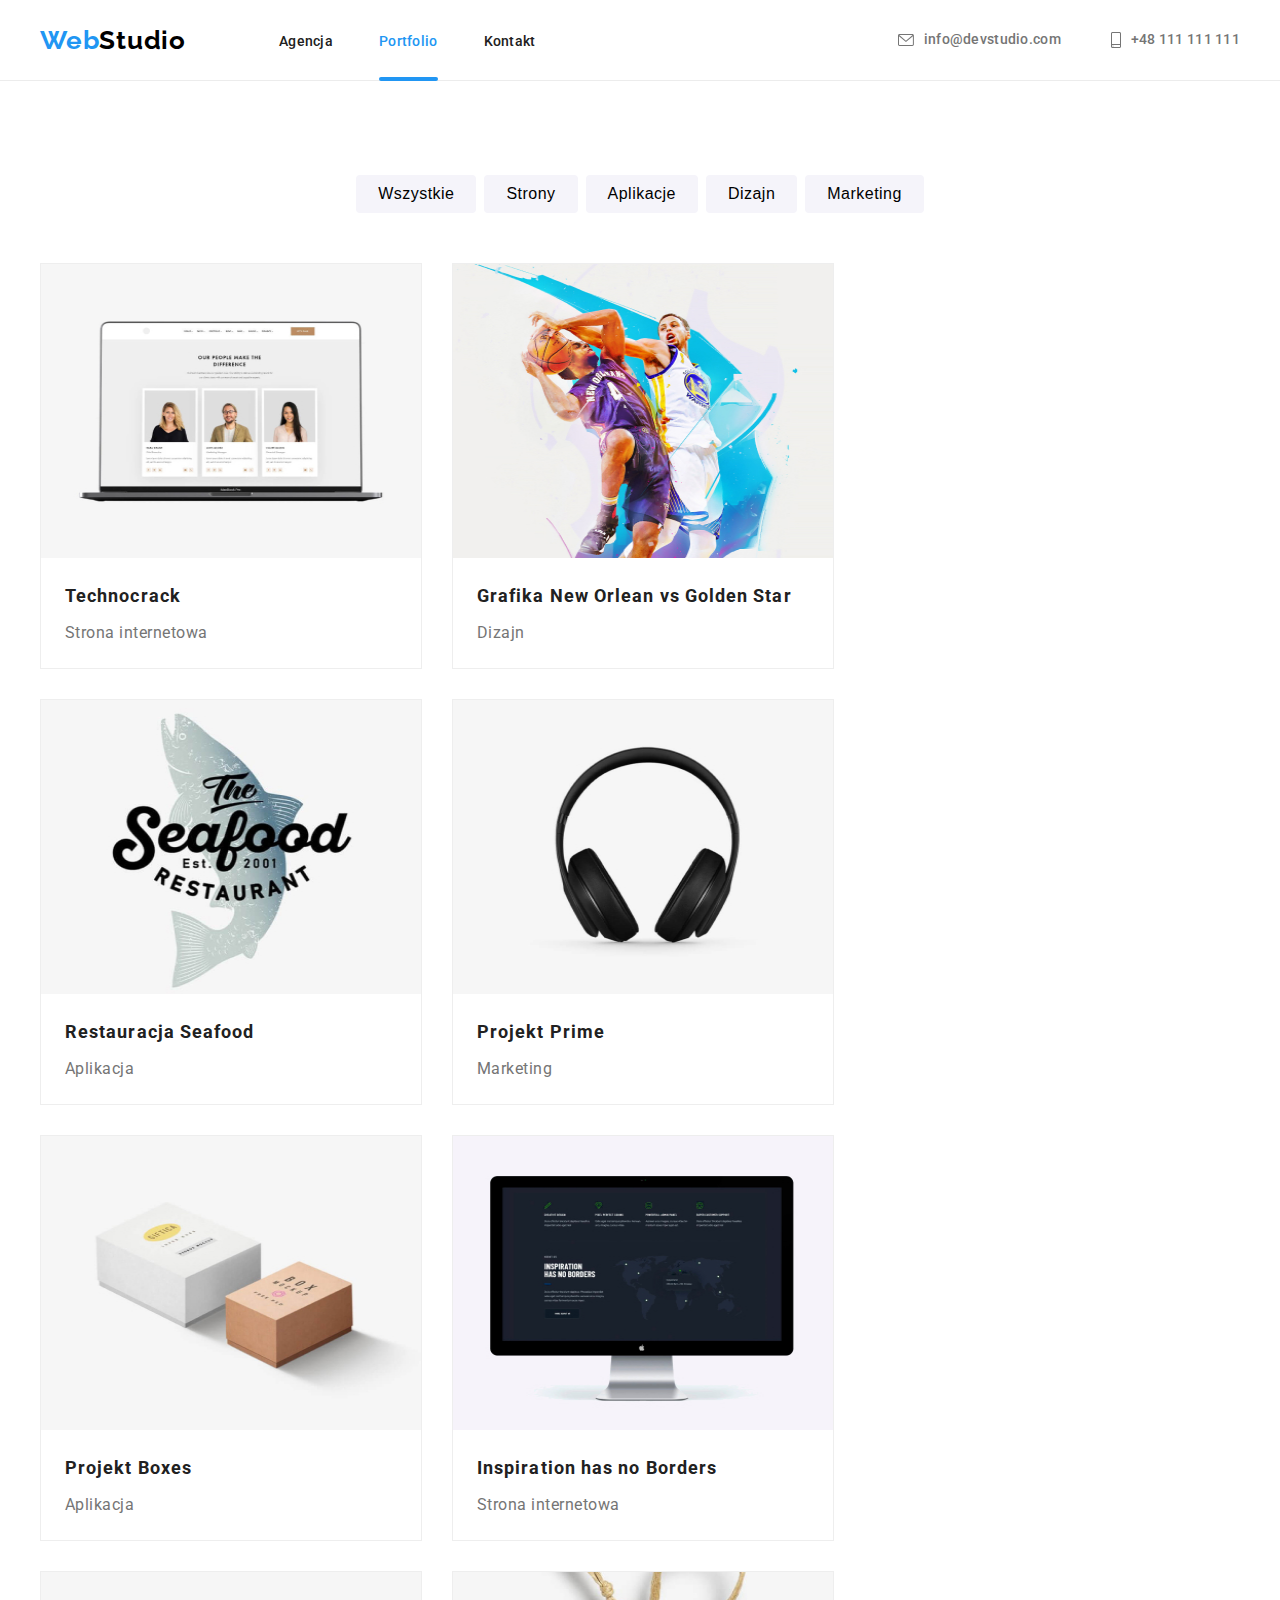
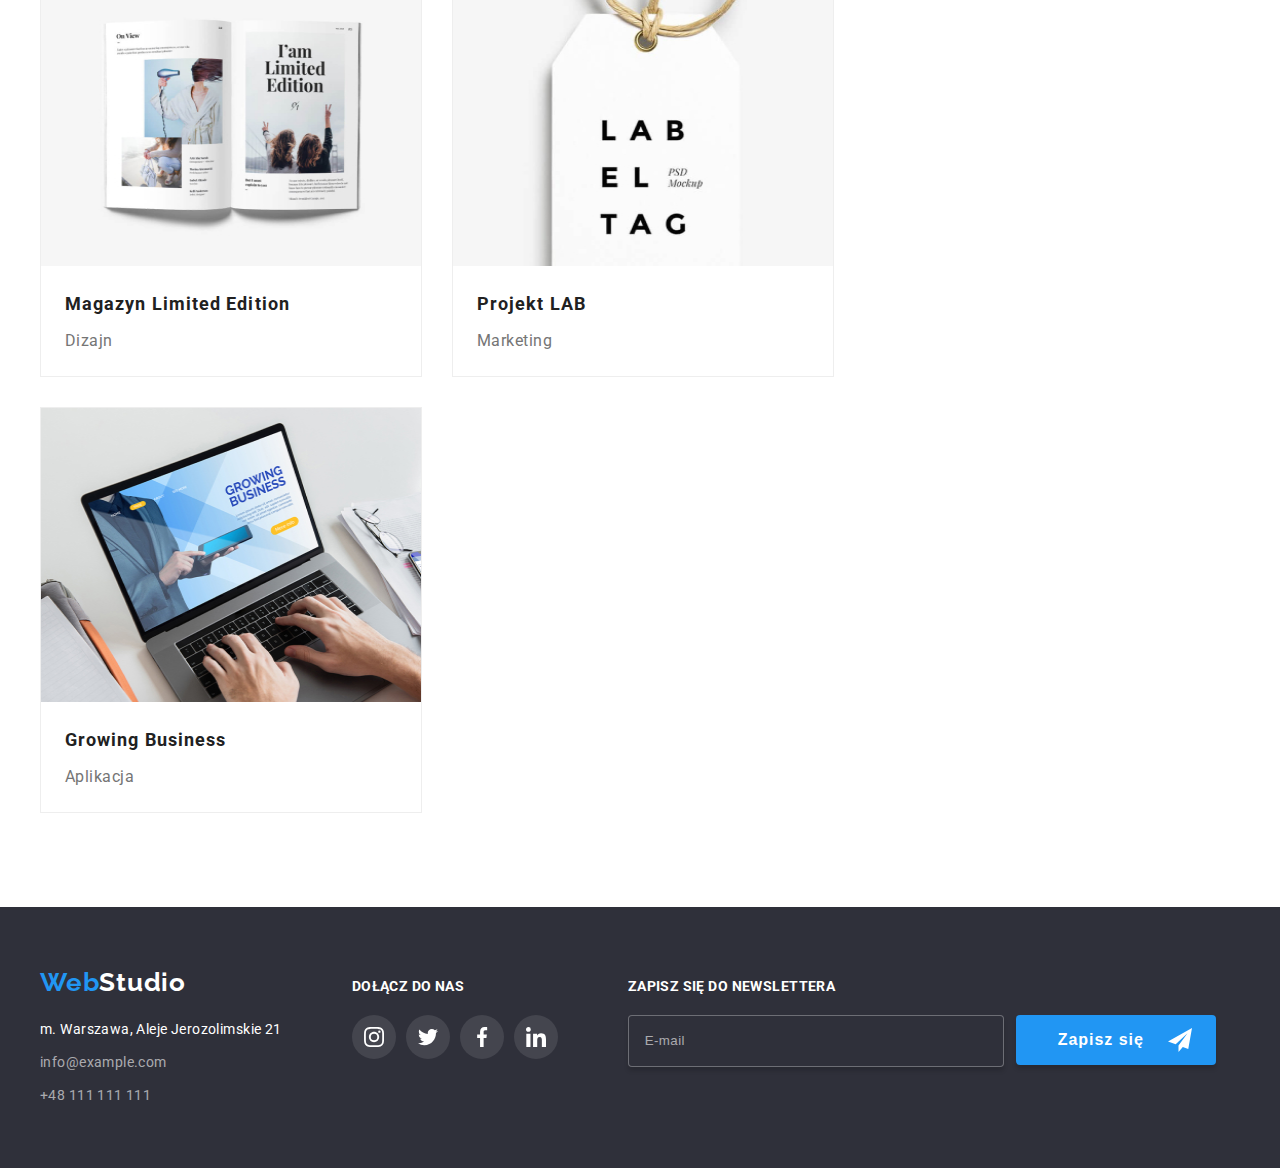
==== portfolio.html @ 9510930a "init" ====
<!DOCTYPE html>
<html lang="pl">
  <head>
    <meta charset="UTF-8" />
    <meta http-equiv="X-UA-Compatible" content="IE=edge" />
    <meta name="viewport" content="width=device-width, initial-scale=1.0" />
    <title>Portfolio</title>
    <link
      rel="stylesheet"
      href="https://cdnjs.cloudflare.com/ajax/libs/modern-normalize/1.1.0/modern-normalize.min.css"
      integrity="sha512-wpPYUAdjBVSE4KJnH1VR1HeZfpl1ub8YT/NKx4PuQ5NmX2tKuGu6U/JRp5y+Y8XG2tV+wKQpNHVUX03MfMFn9Q=="
      crossorigin="anonymous"
      referrerpolicy="no-referrer"
    />
    <link rel="preconnect" href="https://fonts.googleapis.com" />
    <link rel="preconnect" href="https://fonts.gstatic.com" crossorigin />
    <link
      href="https://fonts.googleapis.com/css2?family=Raleway:wght@700&family=Roboto:wght@400;500;700;900&display=swap"
      rel="stylesheet"
    />
    <link rel="stylesheet" href="./css/styles.css" />
  </head>

  <body>
    <header>
      <div class="container container-header">
        <nav class="navigation-header">
          <a href="./index.html" class="logo logo--start"
            ><span class="logo-part">Web</span>Studio</a
          >
          <ul class="navigation">
            <li><a href="./index.html" class="navigation_item">Agencja</a></li>
            <li>
              <a href="./portfolio.html" class="navigation_item is-active"
                >Portfolio</a
              >
            </li>
            <li><a href="#contact" class="navigation_item">Kontakt</a></li>
          </ul>
        </nav>
        <ul class="contact-header">
          <li>
            <a href="mailto:info@devstudio.com" class="contact-header_item">
              <svg class="contact-icon" width="16px" height="12px">
                <use href="images/icons.svg#icon-post-icon"></use>
              </svg>
              info@devstudio.com</a
            >
          </li>
          <li>
            <a href="tel:+48111111111" class="contact-header_item">
              <svg class="contact-icon" width="10px" height="16px">
                <use href="images/icons.svg#icon-smartphone-icon"></use>
              </svg>
              +48 111 111 111</a
            >
          </li>
        </ul>
      </div>
    </header>
    <main>
      <section class="section project">
        <div class="container">
          <ul class="buttons-section">
            <li><button type="button" class="button">Wszystkie</button></li>
            <li><button type="button" class="button">Strony</button></li>
            <li><button type="button" class="button">Aplikacje</button></li>
            <li><button type="button" class="button">Dizajn</button></li>
            <li><button type="button" class="button">Marketing</button></li>
          </ul>
          <ul class="container-projects">
            <li class="project_card">
              <div class="project-window">
                <img
                  src="images/portfolio1.jpg"
                  alt="laptop"
                  width="370"
                  height="294"
                />
                <div class="project-overlay">
                  <p>
                    Technocrack jest popularną platformą wykorzystywaną do
                    rozpowszechniania koronawirusa. Firmy wykorzystują tę
                    platformę do celów szpiegowskich i ataków na
                    niezabezpieczone serwery konkurencji
                  </p>
                </div>
              </div>
              <h3 class="project_name">Technocrack</h3>
              <p class="project_description">Strona internetowa</p>
            </li>
            <li class="project_card">
              <div class="project-window">
                <img
                  src="images/portfolio2.jpg"
                  alt="mecz koszykówki"
                  width="370"
                  height="294"
                />
                <div class="project-overlay">
                  <p>
                    Technocrack jest popularną platformą wykorzystywaną do
                    rozpowszechniania koronawirusa. Firmy wykorzystują tę
                    platformę do celów szpiegowskich i ataków na
                    niezabezpieczone serwery konkurencji
                  </p>
                </div>
              </div>
              <h3 class="project_name">Grafika New Orlean vs Golden Star</h3>
              <p class="project_description">Dizajn</p>
            </li>
            <li class="project_card">
              <div class="project-window">
                <img
                  src="images/portfolio3.jpg"
                  alt="logo restauracji"
                  width="370"
                  height="294"
                />
                <div class="project-overlay">
                  <p>
                    Technocrack jest popularną platformą wykorzystywaną do
                    rozpowszechniania koronawirusa. Firmy wykorzystują tę
                    platformę do celów szpiegowskich i ataków na
                    niezabezpieczone serwery konkurencji
                  </p>
                </div>
              </div>
              <h3 class="project_name">Restauracja Seafood</h3>
              <p class="project_description">Aplikacja</p>
            </li>
            <li class="project_card">
              <div class="project-window">
                <img
                  src="images/portfolio4.jpg"
                  alt="słuchawki"
                  width="370"
                  height="294"
                />
                <div class="project-overlay">
                  <p>
                    Technocrack jest popularną platformą wykorzystywaną do
                    rozpowszechniania koronawirusa. Firmy wykorzystują tę
                    platformę do celów szpiegowskich i ataków na
                    niezabezpieczone serwery konkurencji
                  </p>
                </div>
              </div>
              <h3 class="project_name">Projekt Prime</h3>
              <p class="project_description">Marketing</p>
            </li>
            <li class="project_card">
              <div class="project-window">
                <img
                  src="images/portfolio5.jpg"
                  alt="pudełka"
                  width="370"
                  height="294"
                />
                <div class="project-overlay">
                  <p>
                    Technocrack jest popularną platformą wykorzystywaną do
                    rozpowszechniania koronawirusa. Firmy wykorzystują tę
                    platformę do celów szpiegowskich i ataków na
                    niezabezpieczone serwery konkurencji
                  </p>
                </div>
              </div>
              <h3 class="project_name">Projekt Boxes</h3>
              <p class="project_description">Aplikacja</p>
            </li>
            <li class="project_card">
              <div class="project-window">
                <img
                  src="images/portfolio6.jpg"
                  alt="monitor"
                  width="370"
                  height="294"
                />
                <div class="project-overlay">
                  <p>
                    Technocrack jest popularną platformą wykorzystywaną do
                    rozpowszechniania koronawirusa. Firmy wykorzystują tę
                    platformę do celów szpiegowskich i ataków na
                    niezabezpieczone serwery konkurencji
                  </p>
                </div>
              </div>
              <h3 class="project_name">Inspiration has no Borders</h3>
              <p class="project_description">Strona internetowa</p>
            </li>
            <li class="project_card">
              <div class="project-window">
                <img
                  src="images/portfolio7.jpg"
                  alt="magazyn"
                  width="370"
                  height="294"
                />
                <div class="project-overlay">
                  <p>
                    Technocrack jest popularną platformą wykorzystywaną do
                    rozpowszechniania koronawirusa. Firmy wykorzystują tę
                    platformę do celów szpiegowskich i ataków na
                    niezabezpieczone serwery konkurencji
                  </p>
                </div>
              </div>
              <h3 class="project_name">Magazyn Limited Edition</h3>
              <p class="project_description">Dizajn</p>
            </li>
            <li class="project_card">
              <div class="project-window">
                <img
                  src="images/portfolio8.jpg"
                  alt="metka"
                  width="370"
                  height="294"
                />
                <div class="project-overlay">
                  <p>
                    Technocrack jest popularną platformą wykorzystywaną do
                    rozpowszechniania koronawirusa. Firmy wykorzystują tę
                    platformę do celów szpiegowskich i ataków na
                    niezabezpieczone serwery konkurencji
                  </p>
                </div>
              </div>
              <h3 class="project_name">Projekt LAB</h3>
              <p class="project_description">Marketing</p>
            </li>
            <li class="project_card">
              <div class="project-window">
                <img
                  src="images/portfolio9.jpg"
                  alt="laptop"
                  width="370"
                  height="294"
                />
                <div class="project-overlay">
                  <p>
                    Technocrack jest popularną platformą wykorzystywaną do
                    rozpowszechniania koronawirusa. Firmy wykorzystują tę
                    platformę do celów szpiegowskich i ataków na
                    niezabezpieczone serwery konkurencji
                  </p>
                </div>
              </div>
              <h3 class="project_name">Growing Business</h3>
              <p class="project_description">Aplikacja</p>
            </li>
          </ul>
        </div>
      </section>
    </main>
    <footer id="contact">
      <div class="container flex-footer">
        <div class="container-footer">
          <a href="./index.html" class="logo logo--end"
            ><span class="logo-part">Web</span>Studio</a
          >
          <address class="contact-footer">
            <ul class="contact-footer_wrap">
              <li class="contact-footer_address">
                m. Warszawa, Aleje Jerozolimskie 21
              </li>
              <li>
                <a href="mailto:info@example.com" class="contact-footer_item"
                  >info@example.com</a
                >
              </li>
              <li>
                <a href="tel:+48111111111" class="contact-footer_item"
                  >+48 111 111 111
                </a>
              </li>
            </ul>
          </address>
        </div>
        <div class="contact-socialmedia">
          <h4 class="socialmedia-text">DOŁĄCZ DO NAS</h4>
          <div class="footer-socialmedia">
            <div class="socialmedia-icon-wrap footer-socialmedia-icon-wrap">
              <svg
                class="socialmedia-icon footer-socialmedia-icon"
                width="20px"
                height="20px"
              >
                <use href="images/icons.svg#icon-instagram-icon"></use>
              </svg>
            </div>
            <div class="socialmedia-icon-wrap footer-socialmedia-icon-wrap">
              <svg
                class="socialmedia-icon footer-socialmedia-icon"
                width="20px"
                height="20px"
              >
                <use href="images/icons.svg#icon-twitter-icon"></use>
              </svg>
            </div>
            <div class="socialmedia-icon-wrap footer-socialmedia-icon-wrap">
              <svg
                class="socialmedia-icon footer-socialmedia-icon"
                width="20px"
                height="20px"
              >
                <use href="images/icons.svg#icon-fb-icon"></use>
              </svg>
            </div>
            <div class="socialmedia-icon-wrap footer-socialmedia-icon-wrap">
              <svg
                class="socialmedia-icon footer-socialmedia-icon"
                width="20px"
                height="20px"
              >
                <use href="images/icons.svg#icon-linkedin-icon"></use>
              </svg>
            </div>
          </div>
        </div>
        <form>
          <label for="email-newsletter" class="label-newsletter"
            >ZAPISZ SIĘ DO NEWSLETTERA</label
          >
          <div class="newsletter-form-wrap">
            <input
              type="email"
              name="email-newsletter"
              id="email-newsletter"
              placeholder="E-mail"
              class="e-mail-input"
            />
            <button type="submit" class="button-newsletter">
              Zapisz się<svg width="24" height="24" class="icon-send">
                <use href="images/icons.svg#icon-send-icon"></use>
              </svg>
            </button>
          </div>
        </form>
      </div>
    </footer>
  </body>
</html>
---- css/styles.css ----
:root {
  --action-color: #2196f3;
  --main-background-color: #e5e5e5;
  --footer-background-color: #2f303a;
  --font-color: #212121;
  --description-color: #757575;
  --footer-contact-color: #99fff;
  --button-background-color: #f5f4fa;
  --footer-item-color: rgba(255, 255, 255, 0.6);
}

* {
  margin: 0;
  padding: 0;
}

ul {
  list-style: none;
}

a {
  text-decoration: none;
}

body {
  font-family: "Roboto", sans-serif;
  color: var(--font-color);
}

header {
  border-bottom: 1px solid #ececec;
}

.container {
  max-width: 1200px;
  margin: 0 auto;
}

.section {
  padding: 94px 0;
}

.container.container-header {
  display: flex;
  justify-content: space-between;
  align-items: center;
  height: 80px;
}

.navigation-header {
  display: flex;
  align-items: center;
}

.logo--start {
  font-family: "Raleway", sans-serif;
  font-size: 26px;
  font-weight: 700;
  line-height: 1.19;
  letter-spacing: 0.03em;
  color: #000;
  margin-right: 93px;
}

.logo-part {
  color: var(--action-color);
}

.navigation {
  display: flex;
  column-gap: 46px;
}

.navigation_item {
  font-size: 14px;
  font-weight: 500;
  line-height: 1.14;
  letter-spacing: 0.02em;
  color: var(--font-color);
}

.navigation_item.is-active {
  color: var(--action-color);
  position: relative;
}

.navigation_item.is-active::after {
  position: absolute;
  top: 44.41px;
  left: 0;
  content: "";
  height: 4px;
  width: 100%;
  border-radius: 2px;
  background: var(--action-color);
}

.contact-header {
  display: flex;
  align-content: center;
  column-gap: 50px;
}

.contact-icon {
  fill: var(--description-color);
}

.contact-header_item {
  font-weight: 500;
  font-size: 14px;
  line-height: 1.14;
  letter-spacing: 0.02em;
  color: var(--description-color);
  display: flex;
  align-items: center;
  column-gap: 10px;
}

.slogan-section {
  height: 600px;
  padding-top: 200px;
  background-color: var(--footer-background-color);
  background-image: linear-gradient(
      to right,
      rgba(47, 48, 58, 0.4),
      rgba(47, 48, 58, 0.4)
    ),
    url(../images/background.jpg);
  background-size: 1600px;
  background-position: center;
  background-repeat: no-repeat;
}

.container.slogan-container {
  text-align: center;
}

.slogan {
  font-weight: 900;
  font-size: 44px;
  line-height: 1.36;
  letter-spacing: 0.06em;
  color: #fff;
  margin-bottom: 30px;
}

.button-main {
  width: 200px;
  height: 50px;
  background-color: var(--action-color);
  color: #fff;
  font-weight: 700;
  font-size: 16px;
  line-height: 1.88;
  letter-spacing: 0.06em;
  cursor: pointer;
  box-shadow: 0px 4px 4px rgba(0, 0, 0, 0.15);
  border-radius: 4px;
  border: none;
  text-align: center;
}
.introduction {
  padding-bottom: 0;
}
.container-introduction {
  display: flex;
  justify-content: center;
  align-items: center;
  column-gap: 30px;
}

.introduction-picture {
  height: 120px;
  width: 270px;
  border-radius: 4px;
  background-color: #f5f4fa;
  margin-bottom: 30px;
  display: flex;
  justify-content: center;
  align-items: center;
}

.introduction_title {
  font-weight: 700;
  font-size: 14px;
  line-height: 1.14;
  letter-spacing: 0.03em;
  margin-bottom: 10px;
}

.introduction_description {
  color: var(--description-color);
  font-size: 14px;
  line-height: 1.71;
  letter-spacing: 0.03em;
  text-align: justify;
  width: 270px;
}

.section_title {
  font-weight: 700;
  font-size: 36px;
  line-height: 1.16;
  letter-spacing: 0.03em;
  text-align: center;
  margin-bottom: 50px;
}
.container-activities {
  display: flex;
  justify-content: center;
  align-items: center;
  column-gap: 30px;
}

.activity-image {
  display: block;
  height: 294px;
  position: relative;
}

.activity-image img {
  height: 100%;
}

.activity-description {
  position: absolute;
  bottom: 0;
  width: 100%;
  display: flex;
  align-items: center;
  justify-content: center;
  height: 70px;
  background: rgba(47, 48, 58, 0.8);
}

.activity-text {
  color: #fff;
  font-family: "Roboto", sans-serif;
  font-size: 14px;
  font-weight: 700;
  line-height: 1.14;
  letter-spacing: 0.03em;
}

.team {
  background-color: #f5f4fa;
  padding-top: 94px;
}

.container-team {
  display: flex;
  justify-content: center;
  align-items: center;
  column-gap: 30px;
}
.team_card {
  background-color: #fff;
  text-align: center;
  width: 270px;
  box-shadow: 0px 1px 3px rgba(0, 0, 0, 0.12), 0px 1px 1px rgba(0, 0, 0, 0.14),
    0px 2px 1px rgba(0, 0, 0, 0.2);
}

.team_name {
  font-weight: 500;
  font-size: 16px;
  line-height: 1.19;
  letter-spacing: 0.03em;
  margin-bottom: 10px;
  margin-top: 30px;
}

.team_description {
  font-size: 16px;
  line-height: 1.19;
  letter-spacing: 0.03em;
  color: var(--description-color);
  margin-bottom: 16px;
}

.team-socialmedia {
  margin-bottom: 30px;
  display: flex;
  justify-content: center;
  align-items: center;
  column-gap: 10px;
}

.team-socialmedia-icon-wrap {
  width: 44px;
  height: 44px;
  border-radius: 50%;
  background-color: #fff;
  display: flex;
  justify-content: center;
  align-items: center;
}

.team-socialmedia-icon {
  fill: #afb1b8;
}

.logo-cards {
  display: flex;
  align-items: center;
  column-gap: 30px;
}

.logo-space {
  height: 92px;
  width: 170px;
  border-radius: 4px;
  border: 1px solid #afb1b8;
  display: flex;
  justify-content: center;
  align-items: center;
}

.logo-icon {
  fill: #afb1b8;
}

.logo-space:hover,
.logo-space:focus {
  border-color: var(--action-color);
}

.logo-space:hover .logo-icon,
.logo-space:focus .logo-icon {
  fill: var(--action-color);
}

.buttons-section {
  display: flex;
  justify-content: center;
  padding-bottom: 50px;
  column-gap: 8px;
}

.button {
  background-color: var(--button-background-color);
  font-weight: 500;
  font-size: 16px;
  line-height: 1.62;
  letter-spacing: 0.03em;
  border-radius: 4px;
  cursor: pointer;
  border: none;
  padding: 6px 22px;
}

.button:hover,
.button:focus {
  background-color: var(--action-color);
  color: #fff;
  box-shadow: 0px 3px 1px rgba(0, 0, 0, 0.1), 0px 1px 2px rgba(0, 0, 0, 0.08),
    0px 2px 2px rgba(0, 0, 0, 0.12);
  border-radius: 4px;
}

.container-projects {
  display: flex;
  flex-wrap: wrap;
  gap: 30px;
  padding: 0;
}

.project_card {
  flex-basis: calc((100% - 60px) / 3);
  border: #eeeeee solid 1px;
  padding-bottom: 20px;
}

.project-window {
  position: relative;
  overflow: hidden;
  height: 294px;
}

.project-overlay {
  position: absolute;
  top: 0;
  left: 0;
  background-color: rgba(33, 150, 243, 0.9);
  width: 100%;
  height: 100%;
  padding-top: 49px;
  transform: translateY(100%);
  transition-property: transform;
  transition-timing-function: cubic-bezier(0.4, 0, 0.2, 1);
  transition-duration: 250ms;
}

.project-overlay > p {
  font-family: "Roboto", sans-serif;
  color: #fff;
  font-size: 18px;
  line-height: 1.56;
  letter-spacing: 0.03em;
  text-align: left;
  margin-left: 24px;
}

.project_card img {
  width: 100%;
}

.project_card:hover .project-overlay,
.project_card:focus .project-overlay {
  transform: translateY(0);
}

.project_card:hover,
.project_card:focus {
  box-shadow: 0px 1px 1px rgba(0, 0, 0, 0.12), 0px 4px 4px rgba(0, 0, 0, 0.06),
    1px 4px 6px rgba(0, 0, 0, 0.16);
}

.project_name {
  font-weight: 700;
  font-size: 18px;
  line-height: 2;
  letter-spacing: 0.06em;
  margin-left: 24px;
  margin-bottom: 4px;
  margin-top: 20px;
}

.project_description {
  font-size: 16px;
  line-height: 1.88;
  letter-spacing: 0.03em;
  color: var(--description-color);
  margin-left: 24px;
}

footer {
  background-color: var(--footer-background-color);
  padding-top: 60px;
  padding-bottom: 60px;
}

.flex-footer {
  display: flex;
  justify-content: start;
  column-gap: 70px;
  align-items: baseline;
}
.logo--end {
  font-family: "Raleway", sans-serif;
  font-size: 26px;
  font-weight: 700;
  line-height: 1.19;
  letter-spacing: 0.03em;
  color: #fff;
}
.contact-footer {
  margin-top: 20px;
}

.contact-footer_wrap > li:not(:last-child) {
  margin-bottom: 9px;
}

.contact-footer_address {
  font-size: 14px;
  font-style: normal;
  line-height: 1.71;
  letter-spacing: 0.03em;
  color: #fff;
}

.contact-footer_item {
  font-size: 14px;
  font-style: normal;
  line-height: 1.71;
  letter-spacing: 0.03em;
  color: var(--footer-item-color);
}

.socialmedia-text {
  color: #fff;
  font-size: 14px;
  font-weight: 700;
  line-height: 1.14;
  letter-spacing: 0.03em;
  margin-bottom: 20px;
}

.footer-socialmedia {
  display: flex;
  column-gap: 10px;
}

.footer-socialmedia-icon-wrap {
  width: 44px;
  height: 44px;
  border-radius: 50%;
  display: flex;
  justify-content: center;
  align-items: center;
  background-color: rgba(255, 255, 255, 0.1);
}

.footer-socialmedia-icon {
  fill: #fff;
}
.label-newsletter {
  display: block;
  color: #fff;
  font-size: 14px;
  font-weight: 700;
  line-height: 1.17;
  letter-spacing: 0.03em;
  margin-bottom: 20px;
}

.newsletter-form-wrap {
  display: flex;
  column-gap: 12px;
}

.e-mail-input {
  background-color: var(--footer-background-color);
  height: 50px;
  width: 358px;
  border-radius: 4px;
  border: 1px solid rgba(255, 255, 255, 0.3);
  box-shadow: 0px 4px 4px 0px rgba(0, 0, 0, 0.15);
  padding-left: 16px;
  color: #f8f8f8;
}

.e-mail-input::placeholder {
  line-height: 1.25;
  letter-spacing: 0.03em;
  color: rgba(255, 255, 255, 0.6);
}

.button-newsletter {
  width: 200px;
  height: 50px;
  background-color: var(--action-color);
  color: #fff;
  font-weight: 700;
  font-size: 16px;
  line-height: 1.88;
  letter-spacing: 0.06em;
  cursor: pointer;
  box-shadow: 0px 4px 4px rgba(0, 0, 0, 0.15);
  border-radius: 4px;
  border: none;
  padding-left: 42px;
  display: flex;
  align-items: center;
}

.icon-send {
  fill: #fff;
  margin-left: 24px;
}

.contact-header_item:hover .contact-icon,
.contact-header_item:focus .contact-icon {
  fill: var(--action-color);
}

.navigation_item:hover,
.navigation_item:focus,
.contact-header_item:hover,
.contact-header_item:focus,
.contact-footer_item:hover,
.contact-footer_item:focus {
  color: var(--action-color);
}

.socialmedia-icon-wrap:hover,
.socialmedia-icon-wrap:focus {
  background-color: var(--action-color);
}

.socialmedia-icon-wrap:hover .socialmedia-icon,
.socialmedia-icon-wrap:focus .socialmedia-icon {
  fill: #fff;
}

.backdrop {
  position: fixed;
  left: 0;
  right: 0;
  top: 0;
  bottom: 0;
  background-color: rgba(0, 0, 0, 0.2);
  display: flex;
  justify-content: center;
  align-items: center;
}

.modal {
  position: relative;
  height: 581px;
  width: 528px;
  border-radius: 4px;
  background-color: #fff;
  box-shadow: 0px 2px 1px 0px rgba(0, 0, 0, 0.2),
    0px 1px 1px 0px rgba(0, 0, 0, 0.14), 0px 1px 3px 0px rgba(0, 0, 0, 0.12);
}

.modal_button {
  position: absolute;
  top: 8px;
  right: 8px;
  width: 30px;
  height: 30px;
  border: 1px solid rgba(0, 0, 0, 0.1);
  border-radius: 50%;
  background-color: #fff;
  cursor: pointer;
}

.is-hidden {
  opacity: 0;
  visibility: hidden;
  pointer-events: none;
}

.service-form {
  display: flex;
  flex-direction: column;
  align-items: center;
}

.form_title {
  font-size: 20px;
  font-weight: 700;
  line-height: 1.17;
  letter-spacing: 0.03em;
  text-align: center;
  color: #212121;
  margin-top: 40px;
  margin-bottom: 12px;
}

.input_label {
  font-size: 12px;
  line-height: 1.17;
  color: var(--description-color);
  letter-spacing: 0.01em;
  margin-bottom: 4px;
  display: block;
  text-align: left;
  width: 448px;
}

.input_wrap {
  position: relative;
  margin-bottom: 10px;
}

.input_box {
  width: 448px;
  height: 40px;
  border: 1px solid rgba(33, 33, 33, 0.2);
  border-radius: 4px;
  padding-left: 42px;
  outline: none;
}

.form_icon {
  position: absolute;
  top: 50%;
  left: 12px;
  transform: translateY(-50%);
  fill: #212121;
}

.form_textarea {
  width: 448px;
  height: 120px;
  border: 1px solid rgba(33, 33, 33, 0.2);
  border-radius: 4px;
  margin-bottom: 20px;
  resize: none;
  padding-top: 12px;
  padding-left: 16px;
  outline: none;
}

.form_textarea::placeholder {
  font-size: 12px;
  line-height: 1.17;
  letter-spacing: 0.01em;
  color: rgba(117, 117, 117, 0.5);
}

.input_box:focus,
.input_box:hover,
.form_textarea:focus,
.form_textarea:hover {
  border-color: var(--action-color);
}

.input_box:focus + .form_icon,
.input_box:hover + .form_icon {
  fill: var(--action-color);
}

.input_box:not(:placeholder-shown),
.form_textarea:not(:placeholder-shown) {
  border-color: var(--action-color);
}

.input_box:not(:placeholder-shown) + .form_icon {
  fill: var(--action-color);
}

.checkbox_label {
  display: flex;
  align-items: center;
  -webkit-user-select: none;
  -moz-user-select: none;
  -ms-user-select: none;
  user-select: none;
  font-size: 14px;
  line-height: 1.71;
  letter-spacing: 0.03em;
  color: var(--description-color);
  margin-bottom: 30px;
}

.checkbox_box {
  opacity: 0;
  height: 0;
  width: 0;
}

.checkmark {
  position: relative;
  border: 2px solid rgba(33, 33, 33, 1);
  border-radius: 2px;
  width: 16px;
  height: 15px;
  margin-right: 8px;
}
.accept_icon {
  opacity: 0;
  position: absolute;
  top: 50%;
  left: 50%;
  transform: translate(-50%, -50%);
}

.checkbox_label .checkbox_box:checked ~ .checkmark {
  background-color: var(--action-color);
  border: var(--action-color);
}

.checkbox_label .checkbox_box:checked ~ .checkmark > .accept_icon {
  opacity: 1;
  fill: #fff;
}

.checbox_string {
  color: var(--action-color);
  text-decoration: underline;
}
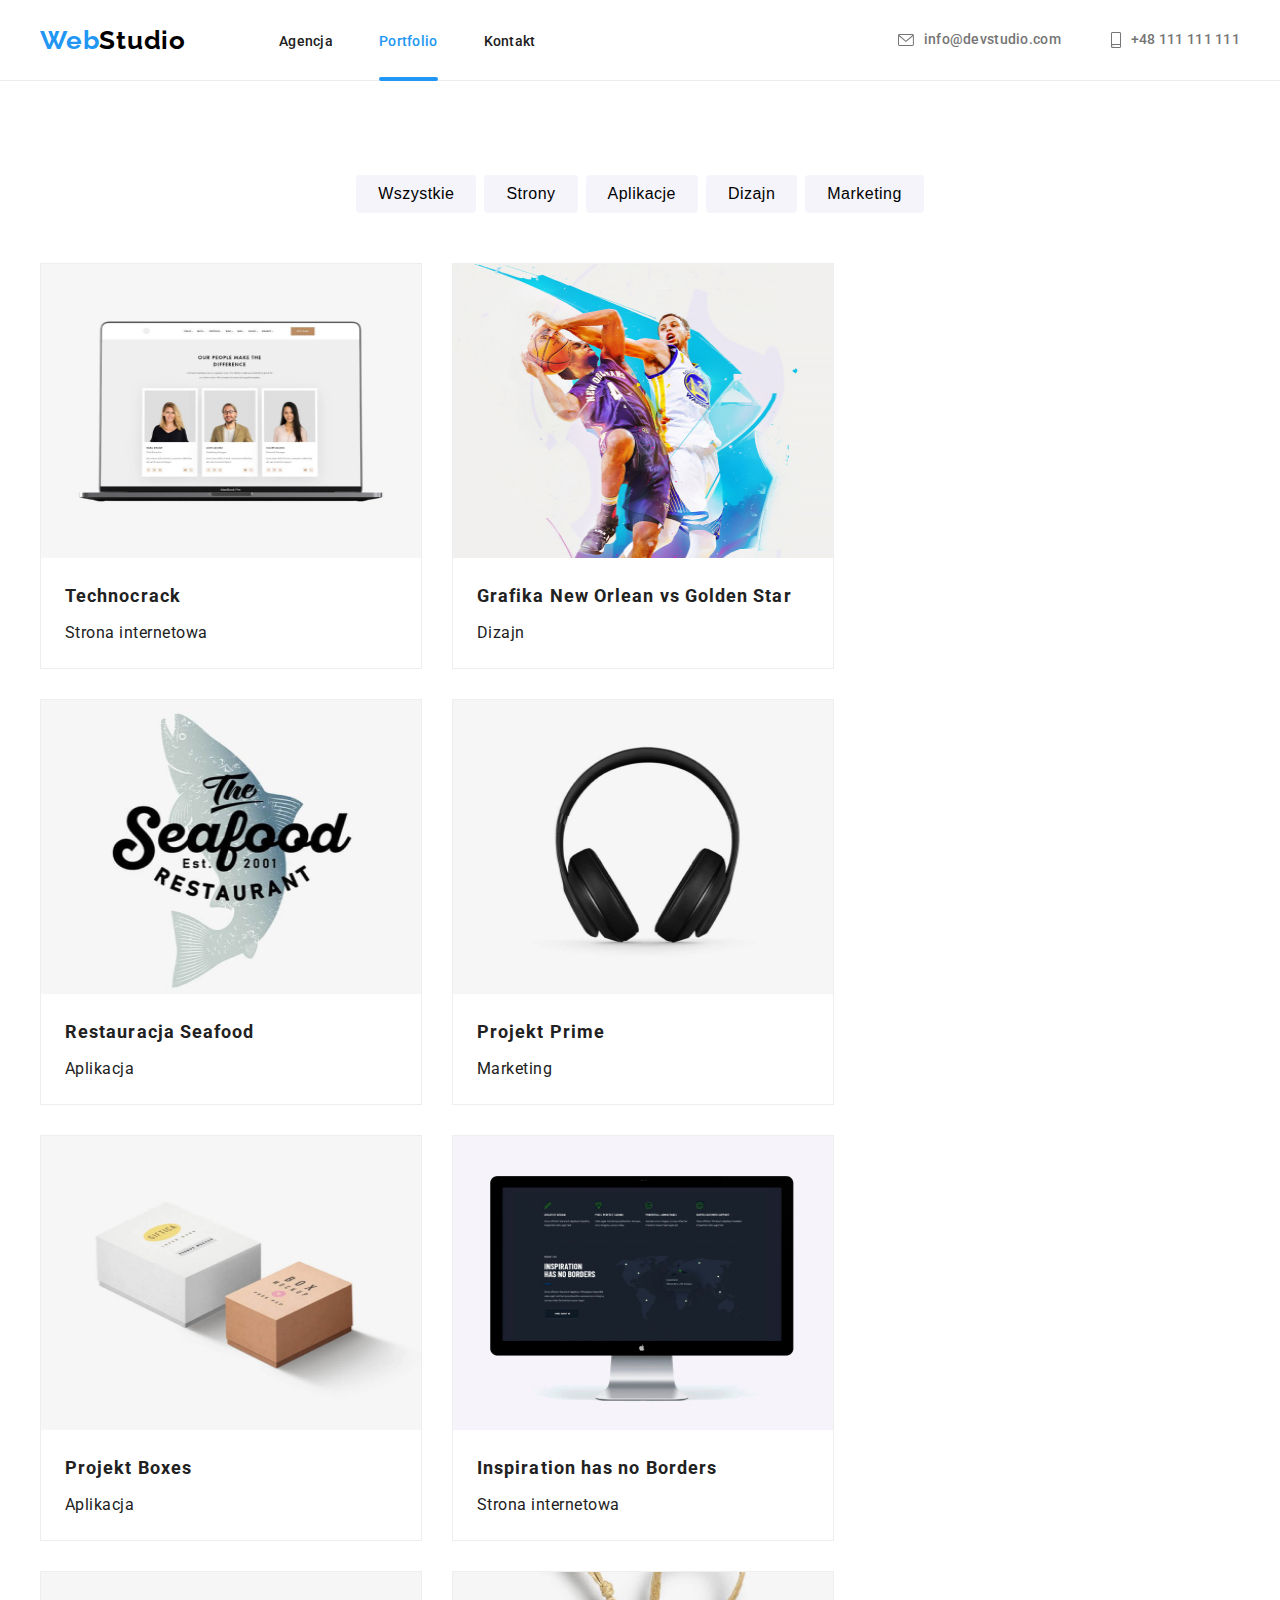
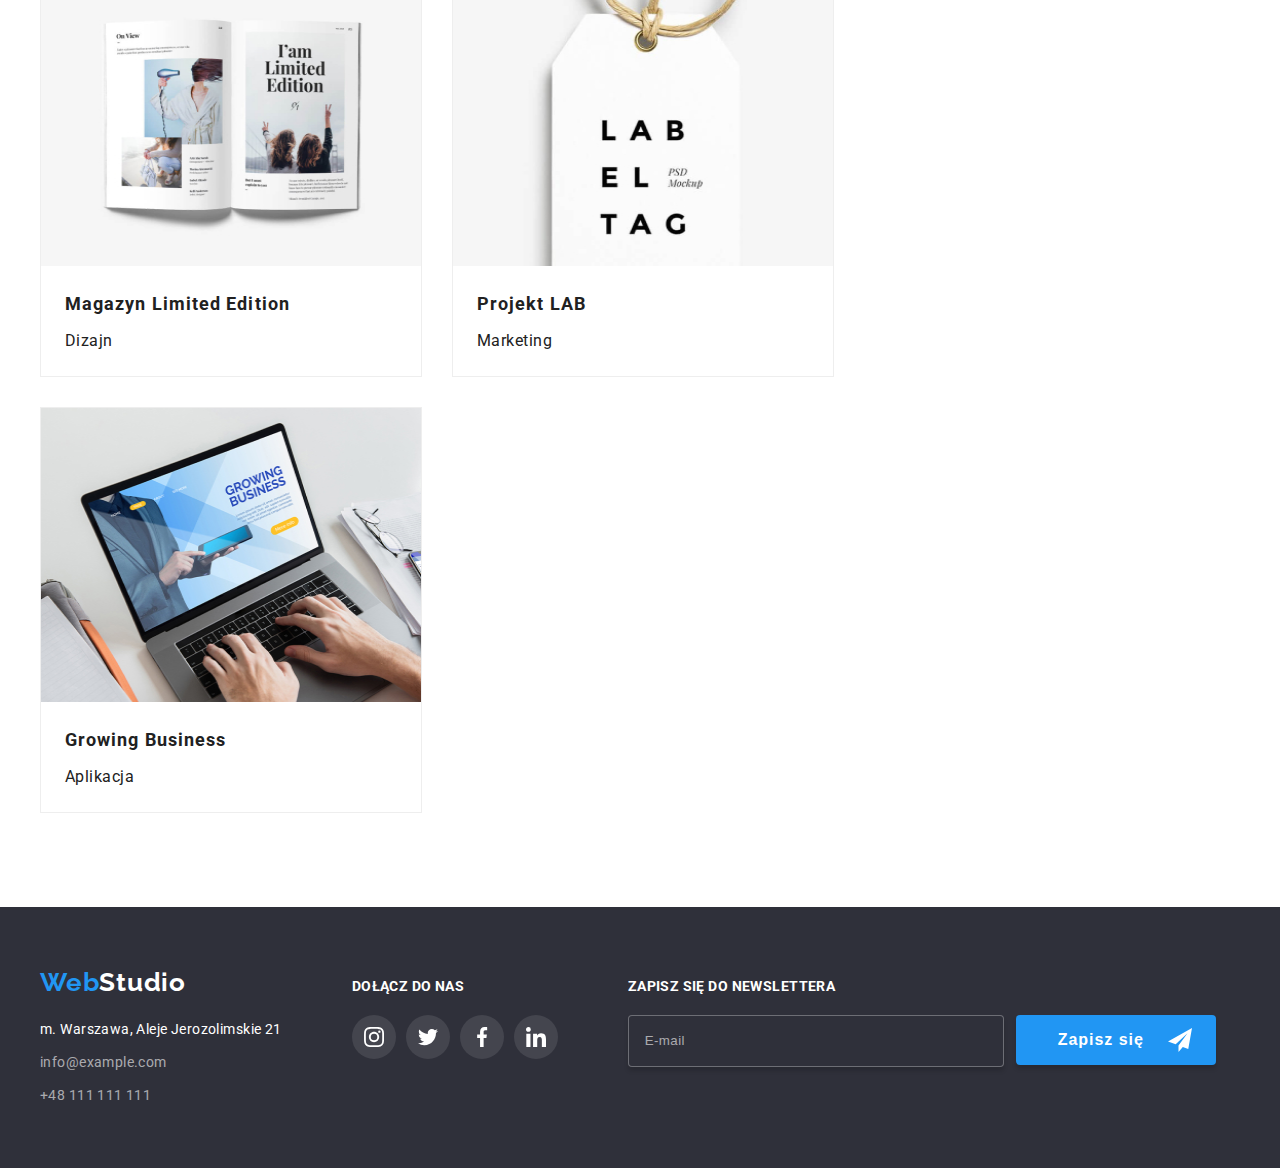
==== commit e15831ac: "portfolio- scss added" ====
--- a/portfolio.html
+++ b/portfolio.html
@@ -18,38 +18,42 @@
       href="https://fonts.googleapis.com/css2?family=Raleway:wght@700&family=Roboto:wght@400;500;700;900&display=swap"
       rel="stylesheet"
     />
-    <link rel="stylesheet" href="./css/styles.css" />
+    <link rel="stylesheet" href="./css/main.min.css" />
   </head>
 
   <body>
     <header>
-      <div class="container container-header">
-        <nav class="navigation-header">
+      <div class="container header__container">
+        <nav class="navigation">
           <a href="./index.html" class="logo logo--start"
-            ><span class="logo-part">Web</span>Studio</a
+            ><span class="logo__part">Web</span>Studio</a
           >
-          <ul class="navigation">
-            <li><a href="./index.html" class="navigation_item">Agencja</a></li>
+          <ul class="navigation__list">
             <li>
-              <a href="./portfolio.html" class="navigation_item is-active"
+              <a href="./index.html" class="navigation__item">Agencja</a>
+            </li>
+            <li>
+              <a
+                href="./portfolio.html"
+                class="navigation__item navigation__item--is-active"
                 >Portfolio</a
               >
             </li>
-            <li><a href="#contact" class="navigation_item">Kontakt</a></li>
+            <li><a href="#contact" class="navigation__item">Kontakt</a></li>
           </ul>
         </nav>
-        <ul class="contact-header">
+        <ul class="header-contact">
           <li>
-            <a href="mailto:info@devstudio.com" class="contact-header_item">
-              <svg class="contact-icon" width="16px" height="12px">
+            <a href="mailto:info@devstudio.com" class="header-contact__item">
+              <svg class="header-contact__icon" width="16px" height="12px">
                 <use href="images/icons.svg#icon-post-icon"></use>
               </svg>
               info@devstudio.com</a
             >
           </li>
           <li>
-            <a href="tel:+48111111111" class="contact-header_item">
-              <svg class="contact-icon" width="10px" height="16px">
+            <a href="tel:+48111111111" class="header-contact__item">
+              <svg class="header-contact__icon" width="10px" height="16px">
                 <use href="images/icons.svg#icon-smartphone-icon"></use>
               </svg>
               +48 111 111 111</a
@@ -59,257 +63,259 @@
       </div>
     </header>
     <main>
-      <section class="section project">
+      <section class="section project-section">
         <div class="container">
-          <ul class="buttons-section">
+          <ul class="project-section__buttons-wrapper">
             <li><button type="button" class="button">Wszystkie</button></li>
             <li><button type="button" class="button">Strony</button></li>
             <li><button type="button" class="button">Aplikacje</button></li>
             <li><button type="button" class="button">Dizajn</button></li>
             <li><button type="button" class="button">Marketing</button></li>
           </ul>
-          <ul class="container-projects">
-            <li class="project_card">
-              <div class="project-window">
+          <ul class="project-section__projects-wrapper">
+            <li class="project-section__card">
+              <div class="project-section__window">
                 <img
                   src="images/portfolio1.jpg"
                   alt="laptop"
                   width="370"
                   height="294"
                 />
-                <div class="project-overlay">
-                  <p>
-                    Technocrack jest popularną platformą wykorzystywaną do
-                    rozpowszechniania koronawirusa. Firmy wykorzystują tę
-                    platformę do celów szpiegowskich i ataków na
-                    niezabezpieczone serwery konkurencji
-                  </p>
-                </div>
-              </div>
-              <h3 class="project_name">Technocrack</h3>
-              <p class="project_description">Strona internetowa</p>
-            </li>
-            <li class="project_card">
-              <div class="project-window">
+                <div class="project-section__overlay">
+                  <p>
+                    Technocrack jest popularną platformą wykorzystywaną do
+                    rozpowszechniania koronawirusa. Firmy wykorzystują tę
+                    platformę do celów szpiegowskich i ataków na
+                    niezabezpieczone serwery konkurencji
+                  </p>
+                </div>
+              </div>
+              <h3 class="project-section__name">Technocrack</h3>
+              <p class="project-section__description">Strona internetowa</p>
+            </li>
+            <li class="project-section__card">
+              <div class="project-section__window">
                 <img
                   src="images/portfolio2.jpg"
                   alt="mecz koszykówki"
                   width="370"
                   height="294"
                 />
-                <div class="project-overlay">
-                  <p>
-                    Technocrack jest popularną platformą wykorzystywaną do
-                    rozpowszechniania koronawirusa. Firmy wykorzystują tę
-                    platformę do celów szpiegowskich i ataków na
-                    niezabezpieczone serwery konkurencji
-                  </p>
-                </div>
-              </div>
-              <h3 class="project_name">Grafika New Orlean vs Golden Star</h3>
-              <p class="project_description">Dizajn</p>
-            </li>
-            <li class="project_card">
-              <div class="project-window">
+                <div class="project-section__overlay">
+                  <p>
+                    Technocrack jest popularną platformą wykorzystywaną do
+                    rozpowszechniania koronawirusa. Firmy wykorzystują tę
+                    platformę do celów szpiegowskich i ataków na
+                    niezabezpieczone serwery konkurencji
+                  </p>
+                </div>
+              </div>
+              <h3 class="project-section__name">
+                Grafika New Orlean vs Golden Star
+              </h3>
+              <p class="project-section__description">Dizajn</p>
+            </li>
+            <li class="project-section__card">
+              <div class="project-section__window">
                 <img
                   src="images/portfolio3.jpg"
                   alt="logo restauracji"
                   width="370"
                   height="294"
                 />
-                <div class="project-overlay">
-                  <p>
-                    Technocrack jest popularną platformą wykorzystywaną do
-                    rozpowszechniania koronawirusa. Firmy wykorzystują tę
-                    platformę do celów szpiegowskich i ataków na
-                    niezabezpieczone serwery konkurencji
-                  </p>
-                </div>
-              </div>
-              <h3 class="project_name">Restauracja Seafood</h3>
-              <p class="project_description">Aplikacja</p>
-            </li>
-            <li class="project_card">
-              <div class="project-window">
+                <div class="project-section__overlay">
+                  <p>
+                    Technocrack jest popularną platformą wykorzystywaną do
+                    rozpowszechniania koronawirusa. Firmy wykorzystują tę
+                    platformę do celów szpiegowskich i ataków na
+                    niezabezpieczone serwery konkurencji
+                  </p>
+                </div>
+              </div>
+              <h3 class="project-section__name">Restauracja Seafood</h3>
+              <p class="project-section__description">Aplikacja</p>
+            </li>
+            <li class="project-section__card">
+              <div class="project-section__window">
                 <img
                   src="images/portfolio4.jpg"
                   alt="słuchawki"
                   width="370"
                   height="294"
                 />
-                <div class="project-overlay">
-                  <p>
-                    Technocrack jest popularną platformą wykorzystywaną do
-                    rozpowszechniania koronawirusa. Firmy wykorzystują tę
-                    platformę do celów szpiegowskich i ataków na
-                    niezabezpieczone serwery konkurencji
-                  </p>
-                </div>
-              </div>
-              <h3 class="project_name">Projekt Prime</h3>
-              <p class="project_description">Marketing</p>
-            </li>
-            <li class="project_card">
-              <div class="project-window">
+                <div class="project-section__overlay">
+                  <p>
+                    Technocrack jest popularną platformą wykorzystywaną do
+                    rozpowszechniania koronawirusa. Firmy wykorzystują tę
+                    platformę do celów szpiegowskich i ataków na
+                    niezabezpieczone serwery konkurencji
+                  </p>
+                </div>
+              </div>
+              <h3 class="project-section__name">Projekt Prime</h3>
+              <p class="project-section__description">Marketing</p>
+            </li>
+            <li class="project-section__card">
+              <div class="project-section__window">
                 <img
                   src="images/portfolio5.jpg"
                   alt="pudełka"
                   width="370"
                   height="294"
                 />
-                <div class="project-overlay">
-                  <p>
-                    Technocrack jest popularną platformą wykorzystywaną do
-                    rozpowszechniania koronawirusa. Firmy wykorzystują tę
-                    platformę do celów szpiegowskich i ataków na
-                    niezabezpieczone serwery konkurencji
-                  </p>
-                </div>
-              </div>
-              <h3 class="project_name">Projekt Boxes</h3>
-              <p class="project_description">Aplikacja</p>
-            </li>
-            <li class="project_card">
-              <div class="project-window">
+                <div class="project-section__overlay">
+                  <p>
+                    Technocrack jest popularną platformą wykorzystywaną do
+                    rozpowszechniania koronawirusa. Firmy wykorzystują tę
+                    platformę do celów szpiegowskich i ataków na
+                    niezabezpieczone serwery konkurencji
+                  </p>
+                </div>
+              </div>
+              <h3 class="project-section__name">Projekt Boxes</h3>
+              <p class="project-section__description">Aplikacja</p>
+            </li>
+            <li class="project-section__card">
+              <div class="project-section__window">
                 <img
                   src="images/portfolio6.jpg"
                   alt="monitor"
                   width="370"
                   height="294"
                 />
-                <div class="project-overlay">
-                  <p>
-                    Technocrack jest popularną platformą wykorzystywaną do
-                    rozpowszechniania koronawirusa. Firmy wykorzystują tę
-                    platformę do celów szpiegowskich i ataków na
-                    niezabezpieczone serwery konkurencji
-                  </p>
-                </div>
-              </div>
-              <h3 class="project_name">Inspiration has no Borders</h3>
-              <p class="project_description">Strona internetowa</p>
-            </li>
-            <li class="project_card">
-              <div class="project-window">
+                <div class="project-section__overlay">
+                  <p>
+                    Technocrack jest popularną platformą wykorzystywaną do
+                    rozpowszechniania koronawirusa. Firmy wykorzystują tę
+                    platformę do celów szpiegowskich i ataków na
+                    niezabezpieczone serwery konkurencji
+                  </p>
+                </div>
+              </div>
+              <h3 class="project-section__name">Inspiration has no Borders</h3>
+              <p class="project-section__description">Strona internetowa</p>
+            </li>
+            <li class="project-section__card">
+              <div class="project-section__window">
                 <img
                   src="images/portfolio7.jpg"
                   alt="magazyn"
                   width="370"
                   height="294"
                 />
-                <div class="project-overlay">
-                  <p>
-                    Technocrack jest popularną platformą wykorzystywaną do
-                    rozpowszechniania koronawirusa. Firmy wykorzystują tę
-                    platformę do celów szpiegowskich i ataków na
-                    niezabezpieczone serwery konkurencji
-                  </p>
-                </div>
-              </div>
-              <h3 class="project_name">Magazyn Limited Edition</h3>
-              <p class="project_description">Dizajn</p>
-            </li>
-            <li class="project_card">
-              <div class="project-window">
+                <div class="project-section__overlay">
+                  <p>
+                    Technocrack jest popularną platformą wykorzystywaną do
+                    rozpowszechniania koronawirusa. Firmy wykorzystują tę
+                    platformę do celów szpiegowskich i ataków na
+                    niezabezpieczone serwery konkurencji
+                  </p>
+                </div>
+              </div>
+              <h3 class="project-section__name">Magazyn Limited Edition</h3>
+              <p class="project-section__description">Dizajn</p>
+            </li>
+            <li class="project-section__card">
+              <div class="project-section__window">
                 <img
                   src="images/portfolio8.jpg"
                   alt="metka"
                   width="370"
                   height="294"
                 />
-                <div class="project-overlay">
-                  <p>
-                    Technocrack jest popularną platformą wykorzystywaną do
-                    rozpowszechniania koronawirusa. Firmy wykorzystują tę
-                    platformę do celów szpiegowskich i ataków na
-                    niezabezpieczone serwery konkurencji
-                  </p>
-                </div>
-              </div>
-              <h3 class="project_name">Projekt LAB</h3>
-              <p class="project_description">Marketing</p>
-            </li>
-            <li class="project_card">
-              <div class="project-window">
+                <div class="project-section__overlay">
+                  <p>
+                    Technocrack jest popularną platformą wykorzystywaną do
+                    rozpowszechniania koronawirusa. Firmy wykorzystują tę
+                    platformę do celów szpiegowskich i ataków na
+                    niezabezpieczone serwery konkurencji
+                  </p>
+                </div>
+              </div>
+              <h3 class="project-section__name">Projekt LAB</h3>
+              <p class="project-section__description">Marketing</p>
+            </li>
+            <li class="project-section__card">
+              <div class="project-section__window">
                 <img
                   src="images/portfolio9.jpg"
                   alt="laptop"
                   width="370"
                   height="294"
                 />
-                <div class="project-overlay">
-                  <p>
-                    Technocrack jest popularną platformą wykorzystywaną do
-                    rozpowszechniania koronawirusa. Firmy wykorzystują tę
-                    platformę do celów szpiegowskich i ataków na
-                    niezabezpieczone serwery konkurencji
-                  </p>
-                </div>
-              </div>
-              <h3 class="project_name">Growing Business</h3>
-              <p class="project_description">Aplikacja</p>
+                <div class="project-section__overlay">
+                  <p>
+                    Technocrack jest popularną platformą wykorzystywaną do
+                    rozpowszechniania koronawirusa. Firmy wykorzystują tę
+                    platformę do celów szpiegowskich i ataków na
+                    niezabezpieczone serwery konkurencji
+                  </p>
+                </div>
+              </div>
+              <h3 class="project-section__name">Growing Business</h3>
+              <p class="project-section__description">Aplikacja</p>
             </li>
           </ul>
         </div>
       </section>
     </main>
     <footer id="contact">
-      <div class="container flex-footer">
-        <div class="container-footer">
+      <div class="container footer-container">
+        <div>
           <a href="./index.html" class="logo logo--end"
-            ><span class="logo-part">Web</span>Studio</a
+            ><span class="logo__part">Web</span>Studio</a
           >
-          <address class="contact-footer">
-            <ul class="contact-footer_wrap">
-              <li class="contact-footer_address">
+          <address class="footer-contact">
+            <ul class="footer-contact__wrapper">
+              <li class="footer-contact__address">
                 m. Warszawa, Aleje Jerozolimskie 21
               </li>
               <li>
-                <a href="mailto:info@example.com" class="contact-footer_item"
+                <a href="mailto:info@example.com" class="footer-contact__item"
                   >info@example.com</a
                 >
               </li>
               <li>
-                <a href="tel:+48111111111" class="contact-footer_item"
+                <a href="tel:+48111111111" class="footer-contact__item"
                   >+48 111 111 111
                 </a>
               </li>
             </ul>
           </address>
         </div>
-        <div class="contact-socialmedia">
-          <h4 class="socialmedia-text">DOŁĄCZ DO NAS</h4>
-          <div class="footer-socialmedia">
-            <div class="socialmedia-icon-wrap footer-socialmedia-icon-wrap">
+        <div class="socialmedia-contact">
+          <h4 class="socialmedia-contact__text">DOŁĄCZ DO NAS</h4>
+          <div class="socialmedia-contact__icon-wrapper">
+            <div class="socialmedia-icon__box socialmedia-contact__icon-box">
               <svg
-                class="socialmedia-icon footer-socialmedia-icon"
+                class="socialmedia-icon socialmedia-contact__icon"
                 width="20px"
                 height="20px"
               >
                 <use href="images/icons.svg#icon-instagram-icon"></use>
               </svg>
             </div>
-            <div class="socialmedia-icon-wrap footer-socialmedia-icon-wrap">
+            <div class="socialmedia-icon__box socialmedia-contact__icon-box">
               <svg
-                class="socialmedia-icon footer-socialmedia-icon"
+                class="socialmedia-icon socialmedia-contact__icon"
                 width="20px"
                 height="20px"
               >
                 <use href="images/icons.svg#icon-twitter-icon"></use>
               </svg>
             </div>
-            <div class="socialmedia-icon-wrap footer-socialmedia-icon-wrap">
+            <div class="socialmedia-icon__box socialmedia-contact__icon-box">
               <svg
-                class="socialmedia-icon footer-socialmedia-icon"
+                class="socialmedia-icon socialmedia-contact__icon"
                 width="20px"
                 height="20px"
               >
                 <use href="images/icons.svg#icon-fb-icon"></use>
               </svg>
             </div>
-            <div class="socialmedia-icon-wrap footer-socialmedia-icon-wrap">
+            <div class="socialmedia-icon__box socialmedia-contact__icon-box">
               <svg
-                class="socialmedia-icon footer-socialmedia-icon"
+                class="socialmedia-icon socialmedia-contact__icon"
                 width="20px"
                 height="20px"
               >
@@ -318,20 +324,20 @@
             </div>
           </div>
         </div>
-        <form>
-          <label for="email-newsletter" class="label-newsletter"
+        <form class="newsletter">
+          <label for="email-newsletter" class="newsletter__label"
             >ZAPISZ SIĘ DO NEWSLETTERA</label
           >
-          <div class="newsletter-form-wrap">
+          <div class="newsletter__wrapper">
             <input
               type="email"
               name="email-newsletter"
               id="email-newsletter"
               placeholder="E-mail"
-              class="e-mail-input"
+              class="newsletter__e-mail-input"
             />
-            <button type="submit" class="button-newsletter">
-              Zapisz się<svg width="24" height="24" class="icon-send">
+            <button type="submit" class="main-button newsletter__button">
+              Zapisz się<svg width="24" height="24" class="newsletter__icon">
                 <use href="images/icons.svg#icon-send-icon"></use>
               </svg>
             </button>
--- a/css/main.min.css
+++ b/css/main.min.css
@@ -0,0 +1 @@
+*{margin:0;padding:0}ul{list-style:none}a{text-decoration:none}body{font-family:"Roboto",sans-serif;color:#212121}.container{max-width:1200px;margin:0 auto}.section{padding:94px 0}.section__title{font-weight:700;font-size:36px;line-height:1.16;letter-spacing:.03em;text-align:center;margin-bottom:50px}.main-button{width:200px;height:50px;background-color:#2196f3;color:#fff;font-weight:700;font-size:16px;line-height:1.88;letter-spacing:.06em;cursor:pointer;-webkit-box-shadow:0px 4px 4px rgba(0,0,0,.15);box-shadow:0px 4px 4px rgba(0,0,0,.15);border-radius:4px;border:none}.button{background-color:#f5f4fa;font-weight:500;font-size:16px;line-height:1.62;letter-spacing:.03em;border-radius:4px;cursor:pointer;border:none;padding:6px 22px}.button:hover,.button:focus{background-color:#2196f3;color:#fff;-webkit-box-shadow:0px 3px 1px rgba(0,0,0,.1),0px 1px 2px rgba(0,0,0,.08),0px 2px 2px rgba(0,0,0,.12);box-shadow:0px 3px 1px rgba(0,0,0,.1),0px 1px 2px rgba(0,0,0,.08),0px 2px 2px rgba(0,0,0,.12);border-radius:4px}.socialmedia-icon__box:hover,.socialmedia-icon__box:focus{background-color:#2196f3}.socialmedia-icon__box:hover .socialmedia-icon,.socialmedia-icon__box:focus .socialmedia-icon{fill:#fff}header{border-bottom:1px solid #ececec}.header__container{display:-webkit-box;display:-ms-flexbox;display:flex;-webkit-box-pack:justify;-ms-flex-pack:justify;justify-content:space-between;-webkit-box-align:center;-ms-flex-align:center;align-items:center;height:80px}.navigation{display:-webkit-box;display:-ms-flexbox;display:flex;-webkit-box-align:center;-ms-flex-align:center;align-items:center}.navigation__list{display:-webkit-box;display:-ms-flexbox;display:flex;-webkit-column-gap:46px;-moz-column-gap:46px;column-gap:46px}.navigation__item{font-size:14px;font-weight:500;line-height:1.14;letter-spacing:.02em;color:#212121}.navigation__item:hover,.navigation__item:focus{color:#2196f3}.navigation__item--is-active{color:#2196f3;position:relative}.navigation__item--is-active::after{position:absolute;top:44.41px;left:0;content:"";height:4px;width:100%;border-radius:2px;background:#2196f3}.header-contact{display:-webkit-box;display:-ms-flexbox;display:flex;-ms-flex-line-pack:center;align-content:center;-webkit-column-gap:50px;-moz-column-gap:50px;column-gap:50px}.header-contact__icon{fill:#757575}.header-contact__item{font-weight:500;font-size:14px;line-height:1.14;letter-spacing:.02em;color:#757575;display:-webkit-box;display:-ms-flexbox;display:flex;-webkit-box-align:center;-ms-flex-align:center;align-items:center;-webkit-column-gap:10px;-moz-column-gap:10px;column-gap:10px}.header-contact__item:hover,.header-contact__item:focus{color:#2196f3}.header-contact__item:hover .header-contact__icon,.header-contact__item:focus .header-contact__icon{fill:#2196f3}.logo{font-family:"Raleway",sans-serif;font-size:26px;font-weight:700;line-height:1.19;letter-spacing:.03em}.logo__part{color:#2196f3}.logo--start{color:#000;margin-right:93px}.logo--end{color:#fff}.slogan-section{height:600px;padding-top:200px;background-color:var(--footer-background-color);background-image:-webkit-gradient(linear, left top, right top, from(rgba(47, 48, 58, 0.4)), to(rgba(47, 48, 58, 0.4))),url(../images/background.jpg);background-image:linear-gradient(to right, rgba(47, 48, 58, 0.4), rgba(47, 48, 58, 0.4)),url(../images/background.jpg);background-size:1600px;background-position:center;background-repeat:no-repeat}.slogan-section__container{text-align:center}.slogan-section__slogan{font-weight:900;font-size:44px;line-height:1.36;letter-spacing:.06em;color:#fff;margin-bottom:30px}.slogan-section__button{text-align:center}.introduction-section{padding-bottom:0}.introduction-section__wrapper{display:-webkit-box;display:-ms-flexbox;display:flex;-webkit-box-pack:center;-ms-flex-pack:center;justify-content:center;-webkit-box-align:center;-ms-flex-align:center;align-items:center;-webkit-column-gap:30px;-moz-column-gap:30px;column-gap:30px}.introduction-section__picture{height:120px;width:270px;border-radius:4px;background-color:#f5f4fa;margin-bottom:30px;display:-webkit-box;display:-ms-flexbox;display:flex;-webkit-box-pack:center;-ms-flex-pack:center;justify-content:center;-webkit-box-align:center;-ms-flex-align:center;align-items:center}.introduction-section__title{font-weight:700;font-size:14px;line-height:1.14;letter-spacing:.03em;margin-bottom:10px}.introduction-section__description{color:#757575;font-size:14px;line-height:1.71;letter-spacing:.03em;text-align:justify;width:270px}.activities-section__wrapper{display:-webkit-box;display:-ms-flexbox;display:flex;-webkit-box-pack:center;-ms-flex-pack:center;justify-content:center;-webkit-box-align:center;-ms-flex-align:center;align-items:center;-webkit-column-gap:30px;-moz-column-gap:30px;column-gap:30px}.activities-section__card{display:block;height:294px;position:relative}.activities-section__card img{height:100%}.activities-section__description-box{position:absolute;bottom:0;width:100%;display:-webkit-box;display:-ms-flexbox;display:flex;-webkit-box-align:center;-ms-flex-align:center;align-items:center;-webkit-box-pack:center;-ms-flex-pack:center;justify-content:center;height:70px;background:rgba(47,48,58,.8)}.activities-section__description{color:#fff;font-size:14px;font-weight:700;line-height:1.14;letter-spacing:.03em}.team-section{background-color:#f5f4fa;padding-top:94px}.team-section__wrapper{display:-webkit-box;display:-ms-flexbox;display:flex;-webkit-box-pack:center;-ms-flex-pack:center;justify-content:center;-webkit-box-align:center;-ms-flex-align:center;align-items:center;-webkit-column-gap:30px;-moz-column-gap:30px;column-gap:30px}.team-section__card{background-color:#fff;text-align:center;width:270px;-webkit-box-shadow:0px 1px 3px rgba(0,0,0,.12),0px 1px 1px rgba(0,0,0,.14),0px 2px 1px rgba(0,0,0,.2);box-shadow:0px 1px 3px rgba(0,0,0,.12),0px 1px 1px rgba(0,0,0,.14),0px 2px 1px rgba(0,0,0,.2)}.team-section__name{font-weight:500;font-size:16px;line-height:1.19;letter-spacing:.03em;margin-bottom:10px;margin-top:30px}.team-section__description{font-size:16px;line-height:1.19;letter-spacing:.03em;color:#757575;margin-bottom:16px}.team-section__socialmedia-wrapper{margin-bottom:30px;display:-webkit-box;display:-ms-flexbox;display:flex;-webkit-box-pack:center;-ms-flex-pack:center;justify-content:center;-webkit-box-align:center;-ms-flex-align:center;align-items:center;-webkit-column-gap:10px;-moz-column-gap:10px;column-gap:10px}.team-section__icon-box{width:44px;height:44px;border-radius:50%;background-color:#fff;display:-webkit-box;display:-ms-flexbox;display:flex;-webkit-box-pack:center;-ms-flex-pack:center;justify-content:center;-webkit-box-align:center;-ms-flex-align:center;align-items:center}.team-section__icon{fill:#afb1b8}.clients-section__wrapper{display:-webkit-box;display:-ms-flexbox;display:flex;-webkit-box-align:center;-ms-flex-align:center;align-items:center;-webkit-column-gap:30px;-moz-column-gap:30px;column-gap:30px}.clients-section__card{height:92px;width:170px;border-radius:4px;border:1px solid #afb1b8;display:-webkit-box;display:-ms-flexbox;display:flex;-webkit-box-pack:center;-ms-flex-pack:center;justify-content:center;-webkit-box-align:center;-ms-flex-align:center;align-items:center}.clients-section__icon{fill:#afb1b8}.clients-section__card:hover,.clients-section__card:focus{border-color:#2196f3}.clients-section__card:hover .clients-section__icon,.clients-section__card:focus .clients-section__icon{fill:#2196f3}.project-section{width:100%}.project-section__buttons-wrapper{display:-webkit-box;display:-ms-flexbox;display:flex;-webkit-box-pack:center;-ms-flex-pack:center;justify-content:center;padding-bottom:50px;-webkit-column-gap:8px;-moz-column-gap:8px;column-gap:8px}.project-section__projects-wrapper{display:-webkit-box;display:-ms-flexbox;display:flex;-ms-flex-wrap:wrap;flex-wrap:wrap;gap:30px;padding:0}.project-section__card{-ms-flex-preferred-size:calc((100% - 60px)/3);flex-basis:calc((100% - 60px)/3);border:#eee solid 1px;padding-bottom:20px}.project-section__window{position:relative;overflow:hidden;height:294px}.project-section__overlay{position:absolute;top:0;left:0;background-color:rgba(33,150,243,.9);width:100%;height:100%;padding-top:49px;-webkit-transform:translateY(100%);transform:translateY(100%);-webkit-transition-property:-webkit-transform;transition-property:-webkit-transform;transition-property:transform;transition-property:transform, -webkit-transform;-webkit-transition-timing-function:cubic-bezier(0.4, 0, 0.2, 1);transition-timing-function:cubic-bezier(0.4, 0, 0.2, 1);-webkit-transition-duration:250ms;transition-duration:250ms}.project-section__overlay>p{font-family:"Roboto",sans-serif;color:#fff;font-size:18px;line-height:1.56;letter-spacing:.03em;text-align:left;margin-left:24px}.project-section__name{font-weight:700;font-size:18px;line-height:2;letter-spacing:.06em;margin-left:24px;margin-bottom:4px;margin-top:20px}.project-section__description{font-size:16px;line-height:1.88;letter-spacing:.03em;color:var(--description-color);margin-left:24px}.project-section__card img{width:100%}.project-section__card:hover,.project-section__card:focus{-webkit-box-shadow:0px 1px 1px rgba(0,0,0,.12),0px 4px 4px rgba(0,0,0,.06),1px 4px 6px rgba(0,0,0,.16);box-shadow:0px 1px 1px rgba(0,0,0,.12),0px 4px 4px rgba(0,0,0,.06),1px 4px 6px rgba(0,0,0,.16)}.project-section__card:hover .project-section__overlay,.project-section__card:focus .project-section__overlay{-webkit-transform:translateY(0);transform:translateY(0)}footer{background-color:#2f303a;padding-top:60px;padding-bottom:60px}.footer-container{display:-webkit-box;display:-ms-flexbox;display:flex;-webkit-box-pack:start;-ms-flex-pack:start;justify-content:start;-webkit-column-gap:70px;-moz-column-gap:70px;column-gap:70px;-webkit-box-align:baseline;-ms-flex-align:baseline;align-items:baseline}.footer-contact{margin-top:20px}.footer-contact__wrapper>li:not(:last-child){margin-bottom:9px}.footer-contact__address{font-size:14px;font-style:normal;line-height:1.71;letter-spacing:.03em;color:#fff}.footer-contact__item{font-size:14px;font-style:normal;line-height:1.71;letter-spacing:.03em;color:rgba(255,255,255,.6)}.footer-contact__item:hover,.footer-contact__item:focus{color:#2196f3}.socialmedia-contact__text{color:#fff;font-size:14px;font-weight:700;line-height:1.14;letter-spacing:.03em;margin-bottom:20px}.socialmedia-contact__icon-wrapper{display:-webkit-box;display:-ms-flexbox;display:flex;-webkit-column-gap:10px;-moz-column-gap:10px;column-gap:10px}.socialmedia-contact__icon-box{width:44px;height:44px;border-radius:50%;display:-webkit-box;display:-ms-flexbox;display:flex;-webkit-box-pack:center;-ms-flex-pack:center;justify-content:center;-webkit-box-align:center;-ms-flex-align:center;align-items:center;background-color:rgba(255,255,255,.1)}.socialmedia-contact__icon{fill:#fff}.newsletter__label{display:block;color:#fff;font-size:14px;font-weight:700;line-height:1.17;letter-spacing:.03em;margin-bottom:20px}.newsletter__wrapper{display:-webkit-box;display:-ms-flexbox;display:flex;-webkit-column-gap:12px;-moz-column-gap:12px;column-gap:12px}.newsletter__e-mail-input{background-color:#2f303a;height:50px;width:358px;border-radius:4px;border:1px solid rgba(255,255,255,.3);-webkit-box-shadow:0px 4px 4px 0px rgba(0,0,0,.15);box-shadow:0px 4px 4px 0px rgba(0,0,0,.15);padding-left:16px;color:#f8f8f8}.newsletter__e-mail-input::-webkit-input-placeholder{line-height:1.25;letter-spacing:.03em;color:rgba(255,255,255,.6)}.newsletter__e-mail-input::-moz-placeholder{line-height:1.25;letter-spacing:.03em;color:rgba(255,255,255,.6)}.newsletter__e-mail-input:-ms-input-placeholder{line-height:1.25;letter-spacing:.03em;color:rgba(255,255,255,.6)}.newsletter__e-mail-input::-ms-input-placeholder{line-height:1.25;letter-spacing:.03em;color:rgba(255,255,255,.6)}.newsletter__e-mail-input::placeholder{line-height:1.25;letter-spacing:.03em;color:rgba(255,255,255,.6)}.newsletter__button{padding-left:42px;display:-webkit-box;display:-ms-flexbox;display:flex;-webkit-box-align:center;-ms-flex-align:center;align-items:center}.newsletter__icon{fill:#fff;margin-left:24px}.backdrop{position:fixed;left:0;right:0;top:0;bottom:0;background-color:rgba(0,0,0,.2);display:-webkit-box;display:-ms-flexbox;display:flex;-webkit-box-pack:center;-ms-flex-pack:center;justify-content:center;-webkit-box-align:center;-ms-flex-align:center;align-items:center}.modal{position:relative;height:581px;width:528px;border-radius:4px;background-color:#fff;-webkit-box-shadow:0px 2px 1px 0px rgba(0,0,0,.2),0px 1px 1px 0px rgba(0,0,0,.14),0px 1px 3px 0px rgba(0,0,0,.12);box-shadow:0px 2px 1px 0px rgba(0,0,0,.2),0px 1px 1px 0px rgba(0,0,0,.14),0px 1px 3px 0px rgba(0,0,0,.12)}.modal__button{position:absolute;top:8px;right:8px;width:30px;height:30px;border:1px solid rgba(0,0,0,.1);border-radius:50%;background-color:#fff;cursor:pointer}.is-hidden{opacity:0;visibility:hidden;pointer-events:none}.service-form{display:-webkit-box;display:-ms-flexbox;display:flex;-webkit-box-orient:vertical;-webkit-box-direction:normal;-ms-flex-direction:column;flex-direction:column;-webkit-box-align:center;-ms-flex-align:center;align-items:center}.service-form__title{font-size:20px;font-weight:700;line-height:1.17;letter-spacing:.03em;text-align:center;color:#212121;margin-top:40px;margin-bottom:12px}.service-form__label{font-size:12px;line-height:1.17;color:#757575;letter-spacing:.01em;margin-bottom:4px;display:block;text-align:left;width:448px}.service-form__input-wrapper{position:relative;margin-bottom:10px}.service-form__input-box{width:448px;height:40px;border:1px solid rgba(33,33,33,.2);border-radius:4px;padding-left:42px;outline:none}.service-form__icon{position:absolute;top:50%;left:12px;-webkit-transform:translateY(-50%);transform:translateY(-50%);fill:#212121}.service-form__textarea{width:448px;height:120px;border:1px solid rgba(33,33,33,.2);border-radius:4px;margin-bottom:20px;resize:none;padding-top:12px;padding-left:16px;outline:none}.service-form__textarea::-webkit-input-placeholder{font-size:12px;line-height:1.17;letter-spacing:.01em;color:rgba(117,117,117,.5)}.service-form__textarea::-moz-placeholder{font-size:12px;line-height:1.17;letter-spacing:.01em;color:rgba(117,117,117,.5)}.service-form__textarea:-ms-input-placeholder{font-size:12px;line-height:1.17;letter-spacing:.01em;color:rgba(117,117,117,.5)}.service-form__textarea::-ms-input-placeholder{font-size:12px;line-height:1.17;letter-spacing:.01em;color:rgba(117,117,117,.5)}.service-form__textarea::placeholder{font-size:12px;line-height:1.17;letter-spacing:.01em;color:rgba(117,117,117,.5)}.service-form__checkbox-label{display:-webkit-box;display:-ms-flexbox;display:flex;-webkit-box-align:center;-ms-flex-align:center;align-items:center;-webkit-user-select:none;-moz-user-select:none;-ms-user-select:none;user-select:none;font-size:14px;line-height:1.71;letter-spacing:.03em;color:#757575;margin-bottom:30px}.service-form__checkbox-box{opacity:0;height:0;width:0}.service-form__checkmark{position:relative;border:2px solid #212121;border-radius:2px;width:16px;height:15px;margin-right:8px}.service-form__accept-icon{opacity:0;position:absolute;top:50%;left:50%;-webkit-transform:translate(-50%, -50%);transform:translate(-50%, -50%)}.service-form__checbox-string{color:#2196f3;text-decoration:underline}.service-form__button{text-align:center}.service-form__input-box:focus,.service-form__input-box:hover{border-color:#2196f3}.service-form__input-box:focus+.service-form__icon,.service-form__input-box:hover+.service-form__icon{fill:#2196f3}.service-form__input-box:not(:-moz-placeholder-shown){border-color:#2196f3}.service-form__input-box:not(:-ms-input-placeholder){border-color:#2196f3}.service-form__input-box:not(:placeholder-shown){border-color:#2196f3}.service-form__input-box:not(:-moz-placeholder-shown)+.service-form__icon{fill:#2196f3}.service-form__input-box:not(:-ms-input-placeholder)+.service-form__icon{fill:#2196f3}.service-form__input-box:not(:placeholder-shown)+.service-form__icon{fill:#2196f3}.service-form__textarea:not(:-moz-placeholder-shown){border-color:#2196f3}.service-form__textarea:not(:-ms-input-placeholder){border-color:#2196f3}.service-form__textarea:focus,.service-form__textarea:hover,.service-form__textarea:not(:placeholder-shown){border-color:#2196f3}.service-form__checkbox-label .service-form__checkbox-box:checked~.service-form__checkmark{background-color:#2196f3;border:#2196f3}.service-form__checkbox-label .service-form__checkbox-box:checked~.service-form__checkmark>.service-form__accept-icon{opacity:1;fill:#fff}/*# sourceMappingURL=main.min.css.map */